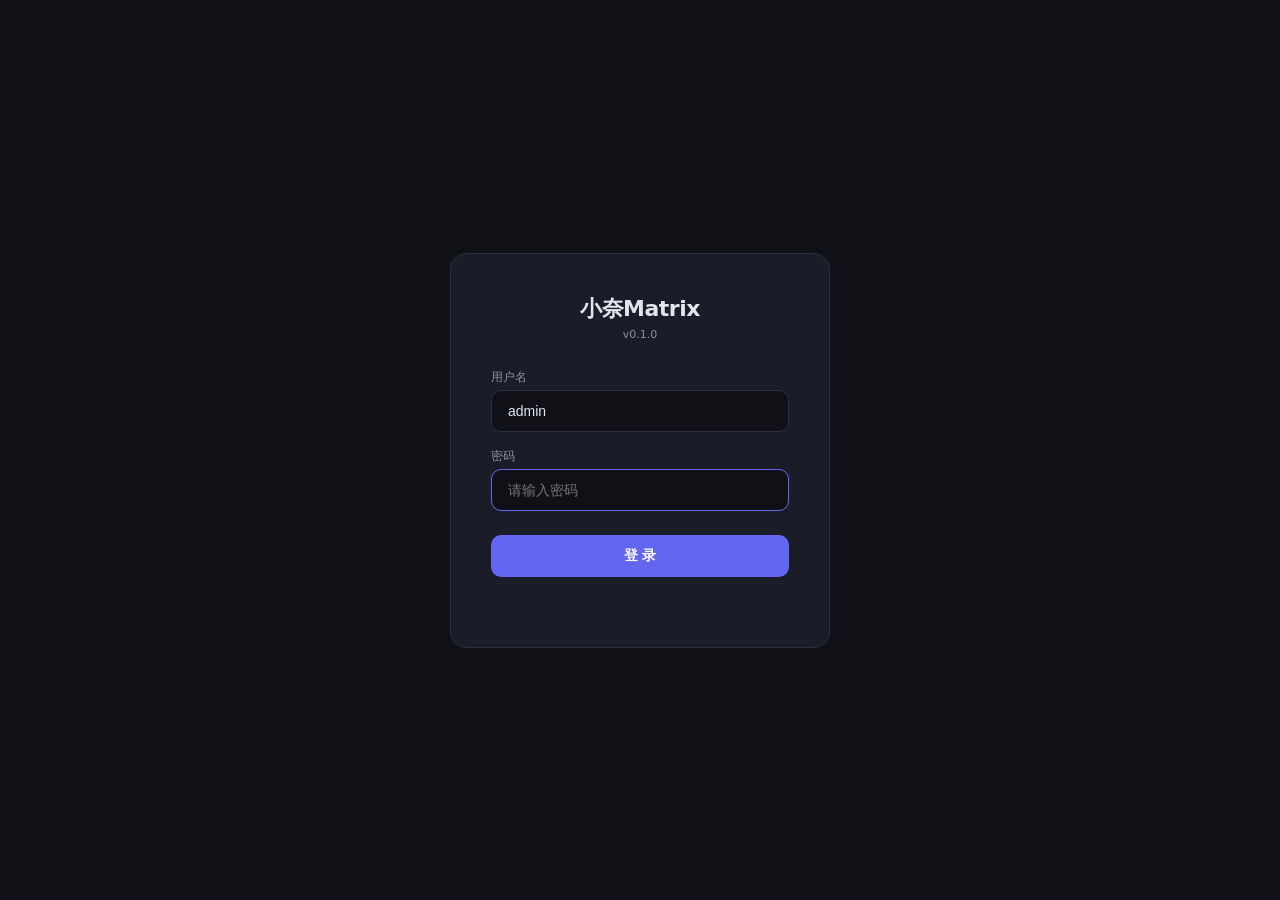
==== static/login.html @ 00eb457c "nftouch-server 0.1.0" ====
<!DOCTYPE html>
<html lang="zh-CN">
<head>
<meta charset="UTF-8">
<meta name="viewport" content="width=device-width, initial-scale=1.0">
<title>小奈Matrix · 登录</title>
<style>
:root {
  --bg: #0f1117;
  --surface: #1a1d27;
  --border: #2a2e3e;
  --text: #e1e4ed;
  --text2: #8b90a0;
  --accent: #6366f1;
  --accent-hover: #818cf8;
  --radius: 10px;
}
* { margin:0; padding:0; box-sizing:border-box; }
body { font-family: -apple-system, BlinkMacSystemFont, 'Segoe UI', system-ui, sans-serif; background:var(--bg); color:var(--text); height:100vh; display:flex; align-items:center; justify-content:center; }
.login-box { background:var(--surface); border:1px solid var(--border); border-radius:16px; padding:40px; width:380px; text-align:center; }
.login-box h1 { font-size:22px; font-weight:700; margin-bottom:4px; letter-spacing:-0.5px; }
.login-box .ver { font-size:11px; color:var(--text2); margin-bottom:28px; }
.login-box label { display:block; text-align:left; font-size:12px; color:var(--text2); margin-bottom:4px; margin-top:16px; }
.login-box input { width:100%; padding:12px 16px; background:var(--bg); border:1px solid var(--border); border-radius:var(--radius); color:var(--text); font-size:14px; outline:none; transition:border .15s; }
.login-box input:focus { border-color:var(--accent); }
.login-box button { width:100%; padding:12px; background:var(--accent); color:#fff; border:none; border-radius:var(--radius); cursor:pointer; font-size:14px; font-weight:600; margin-top:24px; transition:background .15s; }
.login-box button:hover { background:var(--accent-hover); }
.login-box .error { color:#f87171; font-size:12px; margin-top:12px; min-height:18px; }
</style>
</head>
<body>
<div class="login-box">
  <h1>小奈Matrix</h1>
  <div class="ver">v0.1.0</div>
  <form onsubmit="doLogin(event)">
    <label>用户名</label>
    <input id="username" type="text" value="admin" readonly>
    <label>密码</label>
    <input id="password" type="password" placeholder="请输入密码" autofocus>
    <button type="submit">登 录</button>
    <div class="error" id="error"></div>
  </form>
</div>
<script>
async function doLogin(e) {
  e.preventDefault();
  var pwd = document.getElementById('password').value;
  if (!pwd) return;
  try {
    var resp = await fetch('/api/login', {
      method: 'POST',
      headers: {'Content-Type': 'application/json'},
      body: JSON.stringify({username: 'admin', password: pwd})
    });
    if (resp.ok) {
      location.replace('/');
    } else {
      var data = await resp.json();
      document.getElementById('error').textContent = data.error || '登录失败';
    }
  } catch(ex) {
    document.getElementById('error').textContent = '网络错误';
  }
}
</script>
</body>
</html>
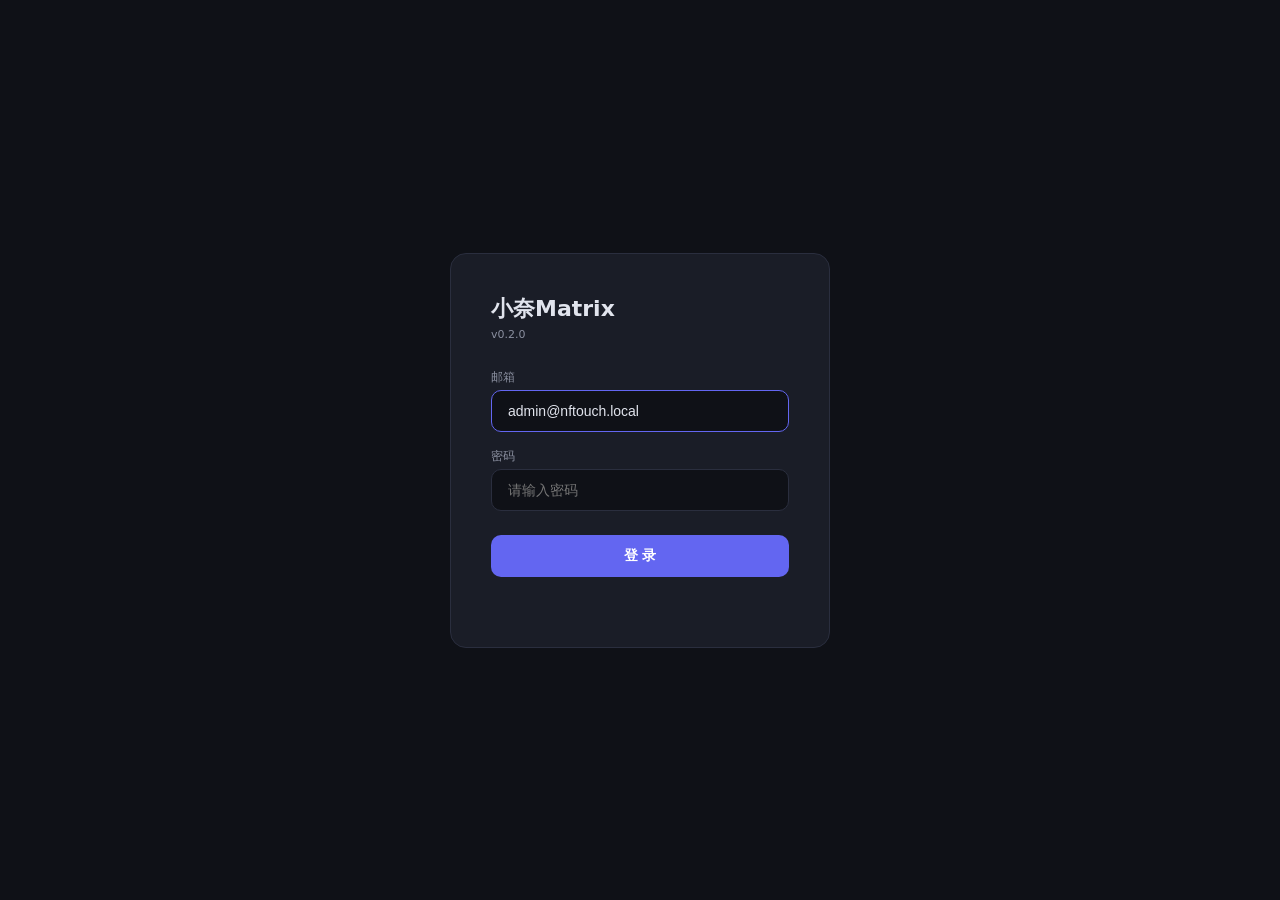
==== commit c33c9e8b: "milestone: v0.2.0 多用户系统 - users 表 + JWT 鉴权（golang-jwt/jwt/v5） - admin 手动管理用户：创建/编辑/禁用/删除 + 设备配额 - 设备" ====
--- a/static/login.html
+++ b/static/login.html
@@ -6,24 +6,18 @@
 <title>小奈Matrix · 登录</title>
 <style>
 :root {
-  --bg: #0f1117;
-  --surface: #1a1d27;
-  --border: #2a2e3e;
-  --text: #e1e4ed;
-  --text2: #8b90a0;
-  --accent: #6366f1;
-  --accent-hover: #818cf8;
-  --radius: 10px;
+  --bg: #0f1117; --surface: #1a1d27; --border: #2a2e3e;
+  --text: #e1e4ed; --text2: #8b90a0; --accent: #6366f1; --accent-hover: #818cf8; --radius: 10px;
 }
 * { margin:0; padding:0; box-sizing:border-box; }
 body { font-family: -apple-system, BlinkMacSystemFont, 'Segoe UI', system-ui, sans-serif; background:var(--bg); color:var(--text); height:100vh; display:flex; align-items:center; justify-content:center; }
-.login-box { background:var(--surface); border:1px solid var(--border); border-radius:16px; padding:40px; width:380px; text-align:center; }
-.login-box h1 { font-size:22px; font-weight:700; margin-bottom:4px; letter-spacing:-0.5px; }
+.login-box { background:var(--surface); border:1px solid var(--border); border-radius:16px; padding:40px; width:380px; }
+.login-box h1 { font-size:22px; font-weight:700; margin-bottom:4px; }
 .login-box .ver { font-size:11px; color:var(--text2); margin-bottom:28px; }
-.login-box label { display:block; text-align:left; font-size:12px; color:var(--text2); margin-bottom:4px; margin-top:16px; }
-.login-box input { width:100%; padding:12px 16px; background:var(--bg); border:1px solid var(--border); border-radius:var(--radius); color:var(--text); font-size:14px; outline:none; transition:border .15s; }
+.login-box label { display:block; font-size:12px; color:var(--text2); margin-bottom:4px; margin-top:16px; }
+.login-box input { width:100%; padding:12px 16px; background:var(--bg); border:1px solid var(--border); border-radius:var(--radius); color:var(--text); font-size:14px; outline:none; }
 .login-box input:focus { border-color:var(--accent); }
-.login-box button { width:100%; padding:12px; background:var(--accent); color:#fff; border:none; border-radius:var(--radius); cursor:pointer; font-size:14px; font-weight:600; margin-top:24px; transition:background .15s; }
+.login-box button { width:100%; padding:12px; background:var(--accent); color:#fff; border:none; border-radius:var(--radius); cursor:pointer; font-size:14px; font-weight:600; margin-top:24px; }
 .login-box button:hover { background:var(--accent-hover); }
 .login-box .error { color:#f87171; font-size:12px; margin-top:12px; min-height:18px; }
 </style>
@@ -31,12 +25,12 @@
 <body>
 <div class="login-box">
   <h1>小奈Matrix</h1>
-  <div class="ver">v0.1.0</div>
+  <div class="ver">v0.2.0</div>
   <form onsubmit="doLogin(event)">
-    <label>用户名</label>
-    <input id="username" type="text" value="admin" readonly>
+    <label>邮箱</label>
+    <input id="email" type="email" value="admin@nftouch.local" autofocus>
     <label>密码</label>
-    <input id="password" type="password" placeholder="请输入密码" autofocus>
+    <input id="password" type="password" placeholder="请输入密码">
     <button type="submit">登 录</button>
     <div class="error" id="error"></div>
   </form>
@@ -44,18 +38,22 @@
 <script>
 async function doLogin(e) {
   e.preventDefault();
+  var email = document.getElementById('email').value.trim();
   var pwd = document.getElementById('password').value;
-  if (!pwd) return;
+  if (!email || !pwd) return;
   try {
-    var resp = await fetch('/api/login', {
+    var resp = await fetch('/api/auth/login', {
       method: 'POST',
       headers: {'Content-Type': 'application/json'},
-      body: JSON.stringify({username: 'admin', password: pwd})
+      body: JSON.stringify({email: email, password: pwd})
     });
+    var data = await resp.json();
     if (resp.ok) {
+      localStorage.setItem('nftouch_token', data.token);
+      document.cookie = "nftouch_token=" + data.token + ";path=/;max-age=604800;SameSite=Lax";
+      localStorage.setItem('nftouch_user', JSON.stringify({email:data.email, nickname:data.nickname, role:data.role}));
       location.replace('/');
     } else {
-      var data = await resp.json();
       document.getElementById('error').textContent = data.error || '登录失败';
     }
   } catch(ex) {
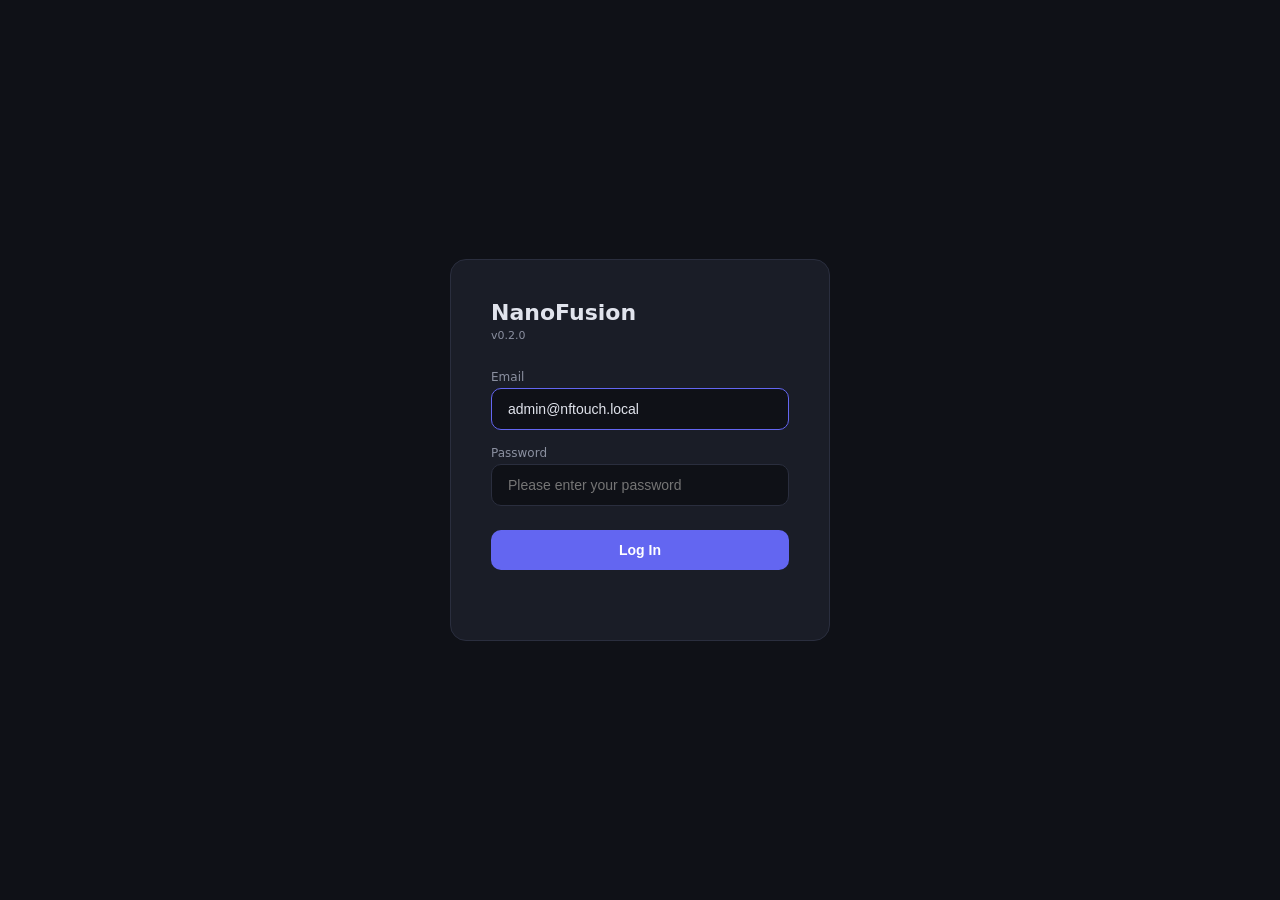
==== commit 3e0191b5: "i18n: Stage 3+4 — HTML国际化(data-i18n属性) + Shell脚本英文化" ====
--- a/static/login.html
+++ b/static/login.html
@@ -3,7 +3,7 @@
 <head>
 <meta charset="UTF-8">
 <meta name="viewport" content="width=device-width, initial-scale=1.0">
-<title>小奈Matrix · 登录</title>
+<title data-i18n="login.title">小奈Matrix · 登录</title>
 <style>
 :root {
   --bg: #0f1117; --surface: #1a1d27; --border: #2a2e3e;
@@ -24,17 +24,18 @@
 </head>
 <body>
 <div class="login-box">
-  <h1>小奈Matrix</h1>
+  <h1 data-i18n="login.heading">小奈Matrix</h1>
   <div class="ver">v0.2.0</div>
   <form onsubmit="doLogin(event)">
-    <label>邮箱</label>
+    <label data-i18n="login.email_label">邮箱</label>
     <input id="email" type="email" value="admin@nftouch.local" autofocus>
-    <label>密码</label>
-    <input id="password" type="password" placeholder="请输入密码">
-    <button type="submit">登 录</button>
+    <label data-i18n="login.password_label">密码</label>
+    <input id="password" type="password" placeholder="请输入密码" data-i18n-placeholder="login.password_placeholder">
+    <button type="submit" data-i18n="login.submit">登 录</button>
     <div class="error" id="error"></div>
   </form>
 </div>
+<script src="i18n.js"></script>
 <script>
 async function doLogin(e) {
   e.preventDefault();
@@ -50,14 +51,13 @@
     var data = await resp.json();
     if (resp.ok) {
       localStorage.setItem('nftouch_token', data.token);
-      document.cookie = "nftouch_token=" + data.token + ";path=/;max-age=604800;SameSite=Lax";
       localStorage.setItem('nftouch_user', JSON.stringify({email:data.email, nickname:data.nickname, role:data.role}));
       location.replace('/');
     } else {
-      document.getElementById('error').textContent = data.error || '登录失败';
+      document.getElementById('error').textContent = data.error || __('login.failed');
     }
   } catch(ex) {
-    document.getElementById('error').textContent = '网络错误';
+    document.getElementById('error').textContent = __('login.network_error');
   }
 }
 </script>
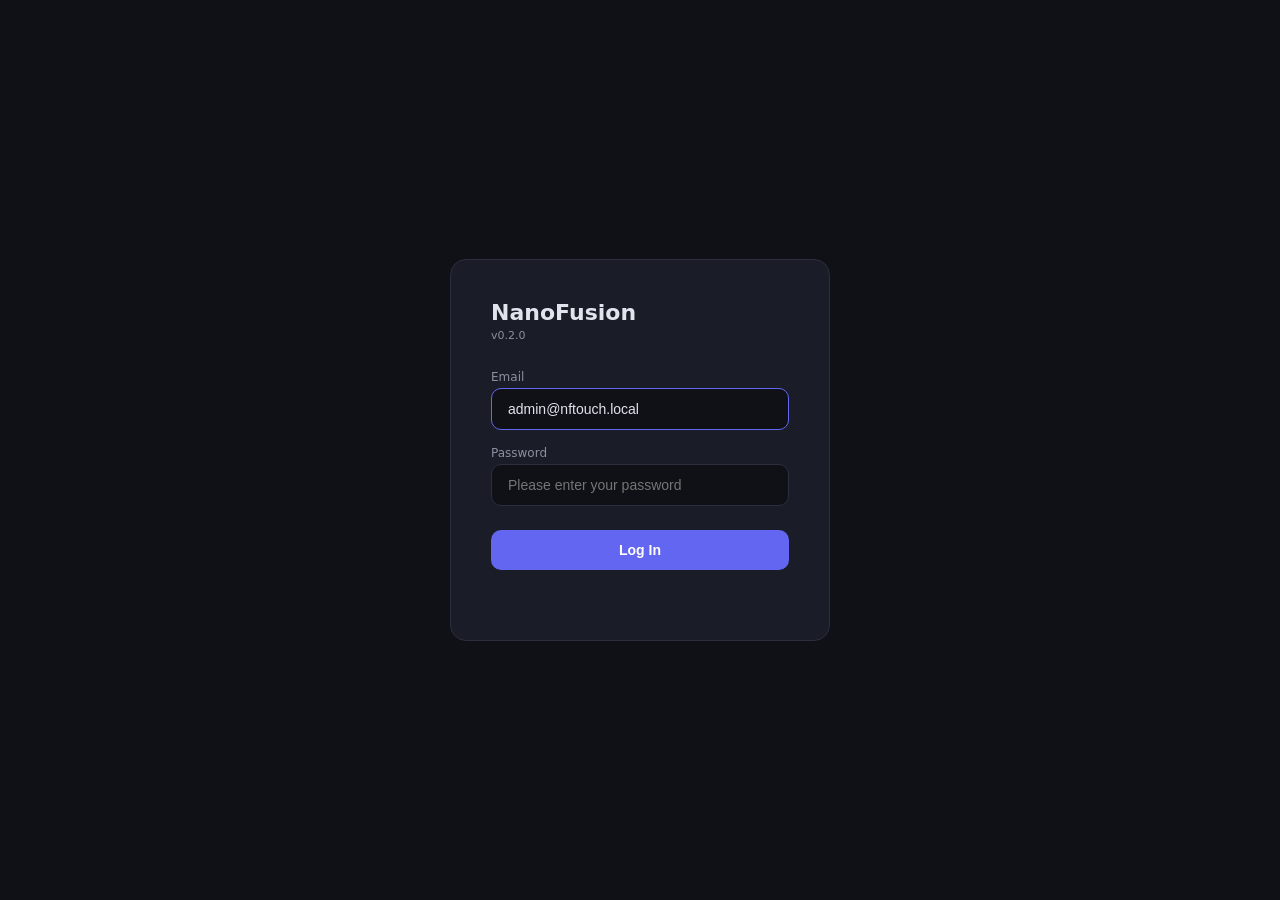
==== commit b5d951b8: "fix: login页面版本号从硬编码v0.2.0改为动态拉取/api/version" ====
--- a/static/login.html
+++ b/static/login.html
@@ -25,7 +25,7 @@
 <body>
 <div class="login-box">
   <h1 data-i18n="login.heading">小奈Matrix</h1>
-  <div class="ver">v0.2.0</div>
+  <div class="ver" id="login-version">v0.2.0</div>
   <form onsubmit="doLogin(event)">
     <label data-i18n="login.email_label">邮箱</label>
     <input id="email" type="email" value="admin@nftouch.local" autofocus>
@@ -37,6 +37,12 @@
 </div>
 <script src="i18n.js"></script>
 <script>
+// Fetch server version
+fetch('/api/version').then(function(r){ return r.json(); }).then(function(d){
+  var el = document.getElementById('login-version');
+  if (el && d.version) el.textContent = 'v' + d.version;
+}).catch(function(){});
+
 async function doLogin(e) {
   e.preventDefault();
   var email = document.getElementById('email').value.trim();
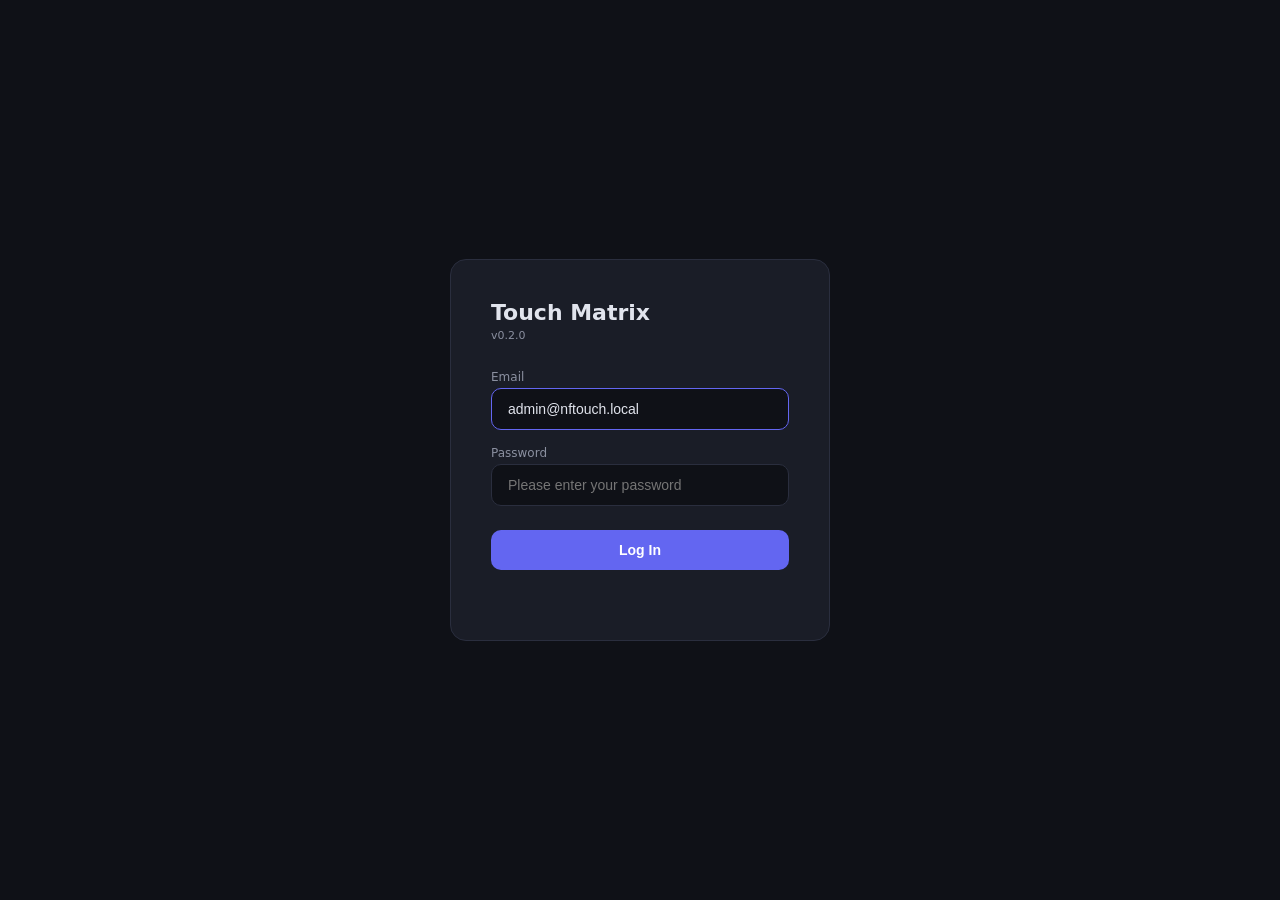
==== commit 19bfba9f: "fix: i18n多项修复 — 部署脚本加locales上传、中英文切换、data-i18n子元素覆盖、canvas残留帧等" ====
--- a/static/login.html
+++ b/static/login.html
@@ -3,7 +3,7 @@
 <head>
 <meta charset="UTF-8">
 <meta name="viewport" content="width=device-width, initial-scale=1.0">
-<title data-i18n="login.title">小奈Matrix · 登录</title>
+<title data-i18n="login.title">Touch Matrix · 登录</title>
 <style>
 :root {
   --bg: #0f1117; --surface: #1a1d27; --border: #2a2e3e;
@@ -24,7 +24,7 @@
 </head>
 <body>
 <div class="login-box">
-  <h1 data-i18n="login.heading">小奈Matrix</h1>
+  <h1 data-i18n="login.heading">Touch Matrix</h1>
   <div class="ver" id="login-version">v0.2.0</div>
   <form onsubmit="doLogin(event)">
     <label data-i18n="login.email_label">邮箱</label>
